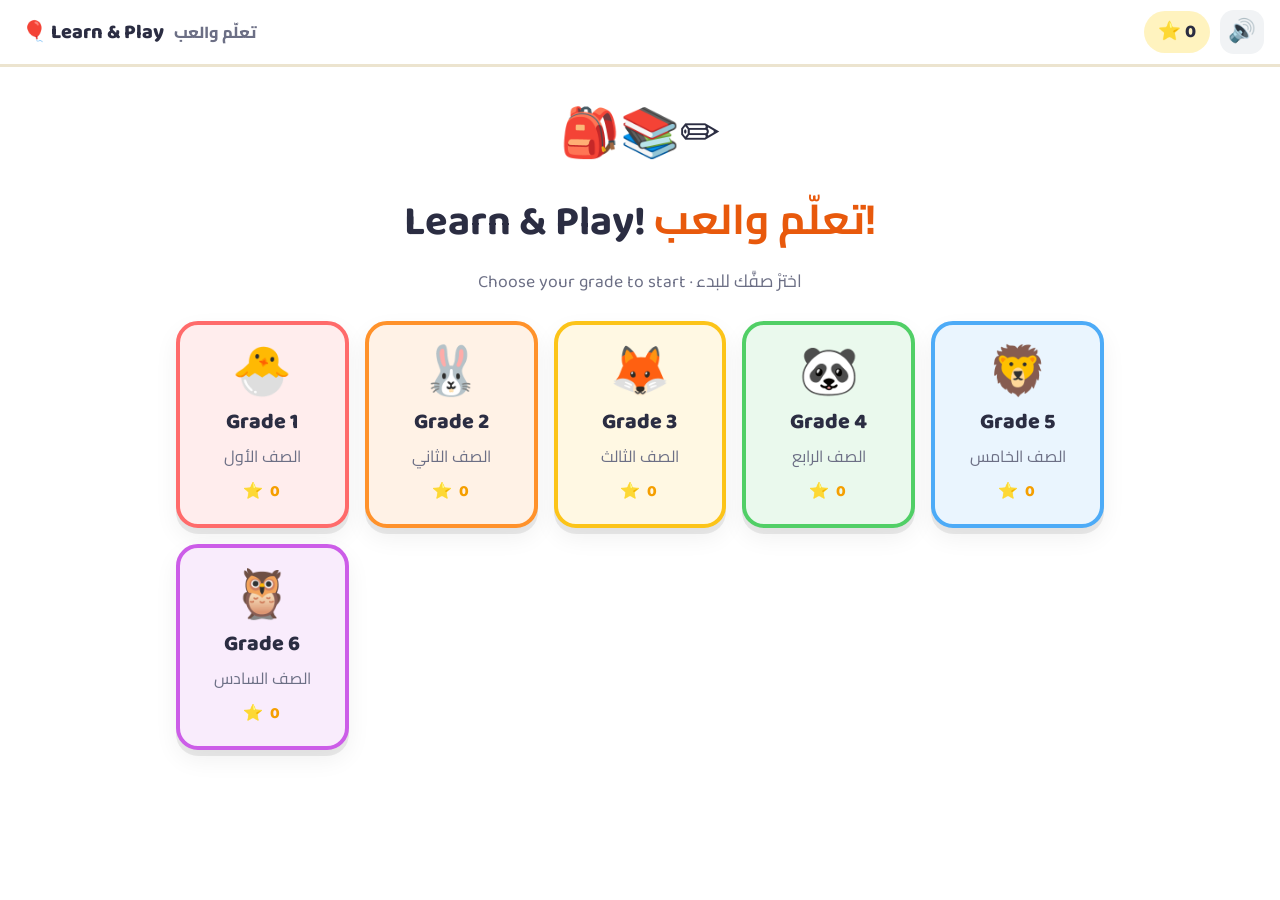
==== index.html @ d2e26253 "Add Learn & Play: English, Math and Arabic games for grades 1-6 Five game types (Quiz, Time Attack, " ====
<!doctype html>
<html lang="en">
<head>
  <meta charset="utf-8">
  <meta name="viewport" content="width=device-width, initial-scale=1">
  <title>Learn & Play · تعلّم والعب</title>
  <meta name="description" content="Fun English, Math and Arabic games for elementary school, grades 1 to 6.">
  <link rel="icon" href="data:image/svg+xml,<svg xmlns='http://www.w3.org/2000/svg' viewBox='0 0 100 100'><text y='.9em' font-size='90'>🎈</text></svg>">
  <link rel="preconnect" href="https://fonts.googleapis.com">
  <link rel="preconnect" href="https://fonts.gstatic.com" crossorigin>
  <link href="https://fonts.googleapis.com/css2?family=Baloo+2:wght@500;700;800&family=Cairo:wght@500;700;800&display=swap" rel="stylesheet">
  <link rel="stylesheet" href="css/style.css">
</head>
<body>
  <header class="topbar">
    <button id="backBtn" class="icon-btn" title="Back" hidden>⬅️</button>
    <button id="homeBtn" class="brand" title="Home">🎈 Learn &amp; Play <span class="ar">تعلّم والعب</span></button>
    <div class="spacer"></div>
    <div class="stars-total" title="Total stars">⭐ <span id="starTotal">0</span></div>
    <button id="soundBtn" class="icon-btn" title="Sound on/off">🔊</button>
  </header>
  <main id="app"></main>
  <div id="confetti" aria-hidden="true"></div>

  <script src="js/util.js"></script>
  <script src="js/data/english.js"></script>
  <script src="js/data/math.js"></script>
  <script src="js/data/arabic.js"></script>
  <script src="js/games.js"></script>
  <script src="js/app.js"></script>
</body>
</html>
---- css/style.css ----
:root {
  --bg: #fff8e7;
  --ink: #2b2d42;
  --muted: #6c6f85;
  --card: #ffffff;
  --line: #ece4cf;
  --primary: #4dabf7;
  --good: #40c057;
  --bad: #fa5252;
  --radius: 22px;
  --shadow: 0 6px 0 rgba(0, 0, 0, .08), 0 10px 24px rgba(0, 0, 0, .06);
  --font: 'Baloo 2', 'Cairo', system-ui, sans-serif;
  --font-ar: 'Cairo', 'Baloo 2', system-ui, sans-serif;
}
* { box-sizing: border-box; }
html, body { margin: 0; }
body {
  font-family: var(--font); color: var(--ink); min-height: 100vh;
  background: var(--bg) radial-gradient(circle at 10% 10%, #ffe8a3 0 120px, transparent 121px),
              radial-gradient(circle at 90% 30%, #d0ebff 0 90px, transparent 91px),
              radial-gradient(circle at 20% 90%, #d3f9d8 0 110px, transparent 111px);
  background-attachment: fixed;
}
[lang="ar"], .ar { font-family: var(--font-ar); }
button { font: inherit; color: inherit; cursor: pointer; border: none; background: none; -webkit-tap-highlight-color: transparent; }
button:disabled { cursor: not-allowed; }

/* ---------- Top bar ---------- */
.topbar {
  position: sticky; top: 0; z-index: 10; display: flex; align-items: center; gap: 10px;
  padding: 10px 16px; background: rgba(255, 255, 255, .9); backdrop-filter: blur(6px); border-bottom: 3px solid var(--line);
}
.brand { font-weight: 800; font-size: 1.25rem; white-space: nowrap; }
.brand .ar { color: var(--muted); font-size: 1rem; margin-inline-start: 6px; }
.spacer { flex: 1; }
.icon-btn { font-size: 1.4rem; width: 44px; height: 44px; border-radius: 14px; background: #f1f3f5; }
.icon-btn:active { transform: scale(.94); }
.stars-total { font-weight: 800; font-size: 1.15rem; background: #fff3bf; padding: 6px 14px; border-radius: 999px; }

main { max-width: 960px; margin: 0 auto; padding: 20px 16px 60px; }

/* ---------- Common ---------- */
.hero { text-align: center; margin: 10px 0 24px; }
.hero-emoji { font-size: 3rem; }
.hero h2 { font-size: clamp(1.8rem, 5vw, 2.6rem); margin: 6px 0; }
.hero h2 .ar { color: #e8590c; }
.hero p, .center { color: var(--muted); text-align: center; font-size: 1.1rem; margin-top: 0; }
.screen-title { text-align: center; font-size: clamp(1.5rem, 4.5vw, 2.1rem); margin: 4px 0 8px; }
.screen-title.small { font-size: 1.4rem; }
h3 { margin: 22px 0 10px; font-size: 1.25rem; }

.grid { display: grid; gap: 16px; }
.grades { grid-template-columns: repeat(auto-fit, minmax(150px, 1fr)); }
.subjects { grid-template-columns: repeat(auto-fit, minmax(220px, 1fr)); }
.games { grid-template-columns: repeat(auto-fit, minmax(170px, 1fr)); }

.tile-card {
  --c: var(--primary);
  display: flex; flex-direction: column; align-items: center; gap: 2px; padding: 20px 12px;
  background: var(--card); border-radius: var(--radius); box-shadow: var(--shadow); border: 4px solid var(--c);
  transition: transform .15s ease;
}
.tile-card:hover:not(:disabled) { transform: translateY(-4px) rotate(-1deg); }
.tile-card:active:not(:disabled) { transform: scale(.97); }
.tile-card:disabled { opacity: .4; filter: grayscale(1); }
.tile-card .big-emoji { font-size: 3rem; line-height: 1.2; }
.tile-card .label { font-weight: 800; font-size: 1.35rem; }
.tile-card .sub { color: var(--muted); font-size: 1rem; text-align: center; }
.tile-card .mini-stars { margin-top: 6px; color: #f59f00; font-weight: 800; letter-spacing: 2px; }
.grade { background: color-mix(in srgb, var(--c) 12%, white); }
.subject.english { --c: #4dabf7; }
.subject.math { --c: #ff922b; }
.subject.arabic { --c: #51cf66; }
.subject .big-emoji { font-size: 4rem; }
.hub.english .game-card, .game-wrap.english { --c: #4dabf7; }
.hub.math .game-card, .game-wrap.math { --c: #ff922b; }
.hub.arabic .game-card, .game-wrap.arabic { --c: #51cf66; }

.chips { display: flex; flex-wrap: wrap; gap: 8px; }
.chip { padding: 8px 16px; border-radius: 999px; background: #fff; border: 3px solid var(--line); font-weight: 700; font-size: 1.05rem; }
.chip.on { background: var(--ink); color: #fff; border-color: var(--ink); }

.card { background: var(--card); border-radius: var(--radius); box-shadow: var(--shadow); padding: 20px; }
.btn { padding: 12px 22px; border-radius: 16px; font-weight: 800; font-size: 1.15rem; background: #f1f3f5; box-shadow: 0 4px 0 rgba(0, 0, 0, .1); }
.btn.primary { background: var(--good); color: #fff; }
.btn.ghost { background: #fff; border: 3px solid var(--line); box-shadow: none; padding: 8px 16px; font-size: 1rem; }
.btn:active { transform: translateY(2px); box-shadow: none; }
.row { display: flex; gap: 12px; justify-content: center; flex-wrap: wrap; margin-top: 16px; }
.hint { text-align: center; color: var(--muted); margin: 0 0 10px; }

/* ---------- Game layout ---------- */
.game-wrap { --c: var(--primary); max-width: 720px; margin: 0 auto; }
.game-head { display: flex; align-items: center; gap: 10px; margin-bottom: 14px; }
.pill { background: #fff; padding: 6px 14px; border-radius: 999px; font-weight: 800; box-shadow: var(--shadow); white-space: nowrap; }
.bar { flex: 1; height: 14px; background: #fff; border-radius: 999px; overflow: hidden; box-shadow: inset 0 2px 4px rgba(0, 0, 0, .1); }
.bar-fill { height: 100%; background: var(--c); border-radius: 999px; transition: width .4s; }

.question { text-align: center; border: 4px solid var(--c); }
.question.small { padding: 12px; }
.q-prompt { font-size: 1.3rem; font-weight: 700; color: var(--muted); }
.q-big { font-size: clamp(2rem, 8vw, 3.4rem); font-weight: 800; margin: 8px 0; word-break: break-word; direction: ltr; unicode-bidi: plaintext; }
.q-big.emoji { font-size: clamp(4rem, 16vw, 6rem); line-height: 1.2; }
.q-big.emoji.small { font-size: 3.4rem; }
.q-big.emoji-row { font-size: clamp(1.8rem, 6vw, 2.6rem); letter-spacing: 4px; line-height: 1.5; }
.q-big.letter { font-size: clamp(5rem, 20vw, 7rem); color: #2f9e44; line-height: 1.3; }
.q-big.sentence { font-size: clamp(1.4rem, 5vw, 2rem); }
.question.small .q-big { font-size: clamp(1.4rem, 5vw, 2.2rem); margin: 4px 0; }
.question.small .q-big.emoji { font-size: 3rem; }
.question.small .q-big.sentence { font-size: 1.3rem; }
.speak { font-size: 1.3rem; background: #e7f5ff; border-radius: 12px; padding: 2px 10px; vertical-align: middle; }

.q-tiles, .slots { display: flex; justify-content: center; gap: 8px; flex-wrap: wrap; margin: 10px 0; }
.tile, .slot {
  min-width: 54px; height: 62px; display: inline-flex; align-items: center; justify-content: center; padding: 0 8px;
  font-size: 2rem; font-weight: 800; background: #f8f9fa; border: 3px solid var(--line); border-radius: 14px;
}
.tile.blank { background: #fff3bf; border-color: #fcc419; border-style: dashed; color: #e67700; }
.slot { border-style: dashed; }
.slot.filled { border-style: solid; background: #e7f5ff; border-color: #74c0fc; }
.slots.good .slot { background: #d3f9d8; border-color: var(--good); }

.answers { display: grid; grid-template-columns: repeat(2, 1fr); gap: 14px; margin-top: 16px; }
.answer {
  background: #fff; border-radius: 18px; padding: 16px 10px; min-height: 76px; font-size: clamp(1.2rem, 4vw, 1.7rem); font-weight: 800;
  box-shadow: 0 5px 0 var(--line); border: 3px solid var(--line); transition: transform .1s;
}
.answer:hover { border-color: var(--c); }
.answer:active { transform: translateY(3px); box-shadow: none; }
.answer.correct { background: #d3f9d8; border-color: var(--good); box-shadow: 0 5px 0 #2b8a3e; animation: bounce .4s; }
.answer.wrong { background: #ffe3e3; border-color: var(--bad); box-shadow: 0 5px 0 #c92a2a; animation: shake .4s; }
.feedback { text-align: center; font-size: 1.4rem; font-weight: 800; min-height: 2.2rem; margin-top: 12px; }

/* ---------- Balloon pop ---------- */
.sky {
  position: relative; height: min(56vh, 460px); margin-top: 12px; border-radius: var(--radius); overflow: hidden;
  background: linear-gradient(#bde0fe, #e7f5ff 70%, #d3f9d8); box-shadow: var(--shadow);
}
.balloon {
  --c: #ff6b6b; position: absolute; bottom: -100px; transform: translateX(-50%);
  width: clamp(82px, 20vw, 120px); height: clamp(98px, 24vw, 140px); border-radius: 50% 50% 48% 48%;
  background: radial-gradient(circle at 30% 30%, rgba(255, 255, 255, .6), transparent 30%), var(--c);
  color: #fff; font-weight: 800; font-size: clamp(1rem, 3.6vw, 1.4rem); text-shadow: 0 2px 2px rgba(0, 0, 0, .25);
  display: flex; align-items: center; justify-content: center; padding: 8px; line-height: 1.1;
}
.balloon::after { content: ''; position: absolute; bottom: -34px; left: 50%; width: 2px; height: 34px; background: rgba(0, 0, 0, .3); }
.balloon span { word-break: break-word; }
.balloon.popped { animation: pop .35s forwards; }
.balloon.wrong-b { filter: grayscale(1); opacity: .5; animation: shake .4s; }
.balloon.escaped { outline: 4px solid #fcc419; }

/* ---------- Memory ---------- */
.memory { display: grid; gap: 10px; grid-template-columns: repeat(4, 1fr); }
.mcard {
  position: relative; aspect-ratio: 1 / 1; border-radius: 16px; perspective: 600px; font-weight: 800;
  font-size: clamp(.95rem, 3.4vw, 1.4rem);
}
.mcard span {
  position: absolute; inset: 0; display: flex; align-items: center; justify-content: center; padding: 6px; border-radius: 16px;
  backface-visibility: hidden; transition: transform .35s; word-break: break-word; line-height: 1.15; text-align: center;
}
.mcard .front { background: var(--c); color: #fff; font-size: 2rem; box-shadow: 0 5px 0 rgba(0, 0, 0, .15); }
.mcard .back { background: #fff; border: 3px solid var(--c); transform: rotateY(180deg); }
.mcard .back.emo { font-size: clamp(1.1rem, 4vw, 1.8rem); }
.mcard.open .front, .mcard.done .front { transform: rotateY(180deg); }
.mcard.open .back, .mcard.done .back { transform: rotateY(360deg); }
.mcard.done .back { background: #d3f9d8; border-color: var(--good); }

/* ---------- Word builder ---------- */
.letters { display: flex; flex-wrap: wrap; justify-content: center; gap: 10px; margin-top: 16px; }
.letter-tile {
  width: 62px; height: 62px; border-radius: 16px; font-size: 2rem; font-weight: 800; background: #fff3bf;
  border: 3px solid #fcc419; box-shadow: 0 5px 0 #f59f00;
}
.letter-tile:disabled { opacity: .2; }
.letter-tile:active:not(:disabled) { transform: translateY(3px); box-shadow: none; }

/* ---------- Results ---------- */
.result { text-align: center; max-width: 520px; margin: 30px auto; }
.result-stars span { font-size: 4.5rem; color: #dee2e6; display: inline-block; }
.result-stars span.on { color: #fcc419; animation: starIn .5s both; text-shadow: 0 4px 0 #f08c00; }
.result .score { font-size: 1.4rem; }

/* ---------- Confetti ---------- */
#confetti { position: fixed; inset: 0; pointer-events: none; overflow: hidden; z-index: 50; }
#confetti i { position: absolute; top: -20px; width: 10px; height: 16px; border-radius: 3px; animation: fall linear forwards; }

@keyframes fall { to { top: 105vh; transform: rotate(720deg); } }
@keyframes shake { 0%, 100% { translate: 0; } 25% { translate: -8px; } 75% { translate: 8px; } }
@keyframes bounce { 50% { scale: 1.08; } }
@keyframes pop { to { scale: 1.6; opacity: 0; } }
@keyframes starIn { from { scale: 0; rotate: -90deg; } to { scale: 1; rotate: 0deg; } }
.shake { animation: shake .4s; }

@media (max-width: 560px) {
  .brand .ar { display: none; }
  .grades { grid-template-columns: repeat(2, 1fr); }
  .games { grid-template-columns: repeat(2, 1fr); }
  .memory { gap: 7px; }
  .letter-tile { width: 52px; height: 52px; font-size: 1.6rem; }
  .tile, .slot { min-width: 44px; height: 54px; font-size: 1.6rem; }
}
@media (prefers-reduced-motion: reduce) { * { animation: none !important; transition: none !important; } }
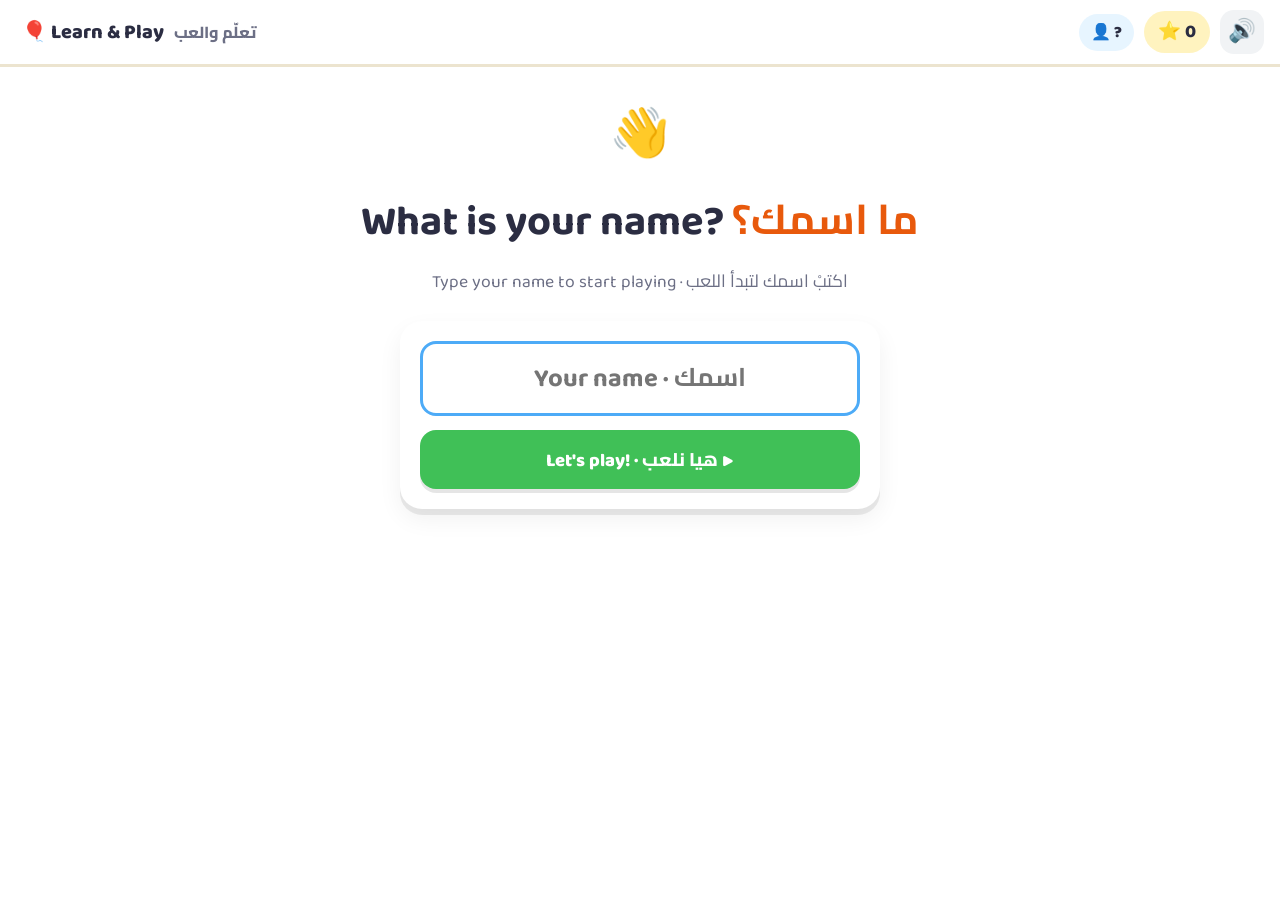
==== commit aa6cdc8b: "Add player names and an admin progress dashboard - Kids enter their name before playing; stars are k" ====
--- a/index.html
+++ b/index.html
@@ -16,12 +16,15 @@
     <button id="backBtn" class="icon-btn" title="Back" hidden>⬅️</button>
     <button id="homeBtn" class="brand" title="Home">🎈 Learn &amp; Play <span class="ar">تعلّم والعب</span></button>
     <div class="spacer"></div>
+    <button id="playerBtn" class="player-btn" title="Change player">👤 <span id="playerName" dir="auto"></span></button>
     <div class="stars-total" title="Total stars">⭐ <span id="starTotal">0</span></div>
     <button id="soundBtn" class="icon-btn" title="Sound on/off">🔊</button>
   </header>
   <main id="app"></main>
   <div id="confetti" aria-hidden="true"></div>
 
+  <script src="js/config.js"></script>
+  <script src="js/progress.js"></script>
   <script src="js/util.js"></script>
   <script src="js/data/english.js"></script>
   <script src="js/data/math.js"></script>
--- a/css/style.css
+++ b/css/style.css
@@ -38,6 +38,18 @@
 .stars-total { font-weight: 800; font-size: 1.15rem; background: #fff3bf; padding: 6px 14px; border-radius: 999px; }
 
 main { max-width: 960px; margin: 0 auto; padding: 20px 16px 60px; }
+
+/* ---------- Player ---------- */
+.player-btn { font-weight: 800; background: #e7f5ff; padding: 6px 12px; border-radius: 999px; max-width: 34vw; overflow: hidden; text-overflow: ellipsis; white-space: nowrap; }
+.name-form { max-width: 480px; margin: 0 auto; display: flex; flex-direction: column; gap: 14px; }
+.name-form input {
+  font: inherit; font-size: 1.6rem; font-weight: 700; text-align: center; padding: 14px; border-radius: 16px;
+  border: 3px solid var(--line); outline: none;
+}
+.name-form input:focus { border-color: var(--primary); }
+.players { display: flex; flex-wrap: wrap; gap: 10px; justify-content: center; }
+.player-chip { padding: 10px 18px; border-radius: 999px; background: #fff; border: 3px solid var(--line); font-weight: 800; font-size: 1.15rem; }
+.player-chip.on { border-color: var(--primary); background: #e7f5ff; }
 
 /* ---------- Common ---------- */
 .hero { text-align: center; margin: 10px 0 24px; }
@@ -78,7 +90,17 @@
 
 .chips { display: flex; flex-wrap: wrap; gap: 8px; }
 .chip { padding: 8px 16px; border-radius: 999px; background: #fff; border: 3px solid var(--line); font-weight: 700; font-size: 1.05rem; }
-.chip.on { background: var(--ink); color: #fff; border-color: var(--ink); }
+.chip.on { background: var(--c, #4dabf7); color: #fff; border-color: var(--ink); transform: scale(1.06); box-shadow: 0 4px 0 rgba(0, 0, 0, .2); }
+.hub.english { --c: #4dabf7; }
+.hub.math { --c: #ff922b; }
+.hub.arabic { --c: #40c057; }
+.hint.start { text-align: start; margin: -4px 0 10px; }
+.selected-topic {
+  margin-top: 14px; padding: 10px 16px; border-radius: 16px; background: #fff; border: 3px dashed var(--c, #4dabf7);
+  font-size: 1.15rem; text-align: center;
+}
+.selected-topic.pulse { animation: bounce .4s; }
+.game-topic { text-align: center; margin: -4px 0 12px; font-weight: 700; color: var(--muted); }
 
 .card { background: var(--card); border-radius: var(--radius); box-shadow: var(--shadow); padding: 20px; }
 .btn { padding: 12px 22px; border-radius: 16px; font-weight: 800; font-size: 1.15rem; background: #f1f3f5; box-shadow: 0 4px 0 rgba(0, 0, 0, .1); }
@@ -193,6 +215,9 @@
 
 @media (max-width: 560px) {
   .brand .ar { display: none; }
+  .brand { font-size: 1rem; }
+  .topbar { gap: 6px; padding: 8px 10px; }
+  .stars-total { padding: 6px 10px; font-size: 1rem; }
   .grades { grid-template-columns: repeat(2, 1fr); }
   .games { grid-template-columns: repeat(2, 1fr); }
   .memory { gap: 7px; }
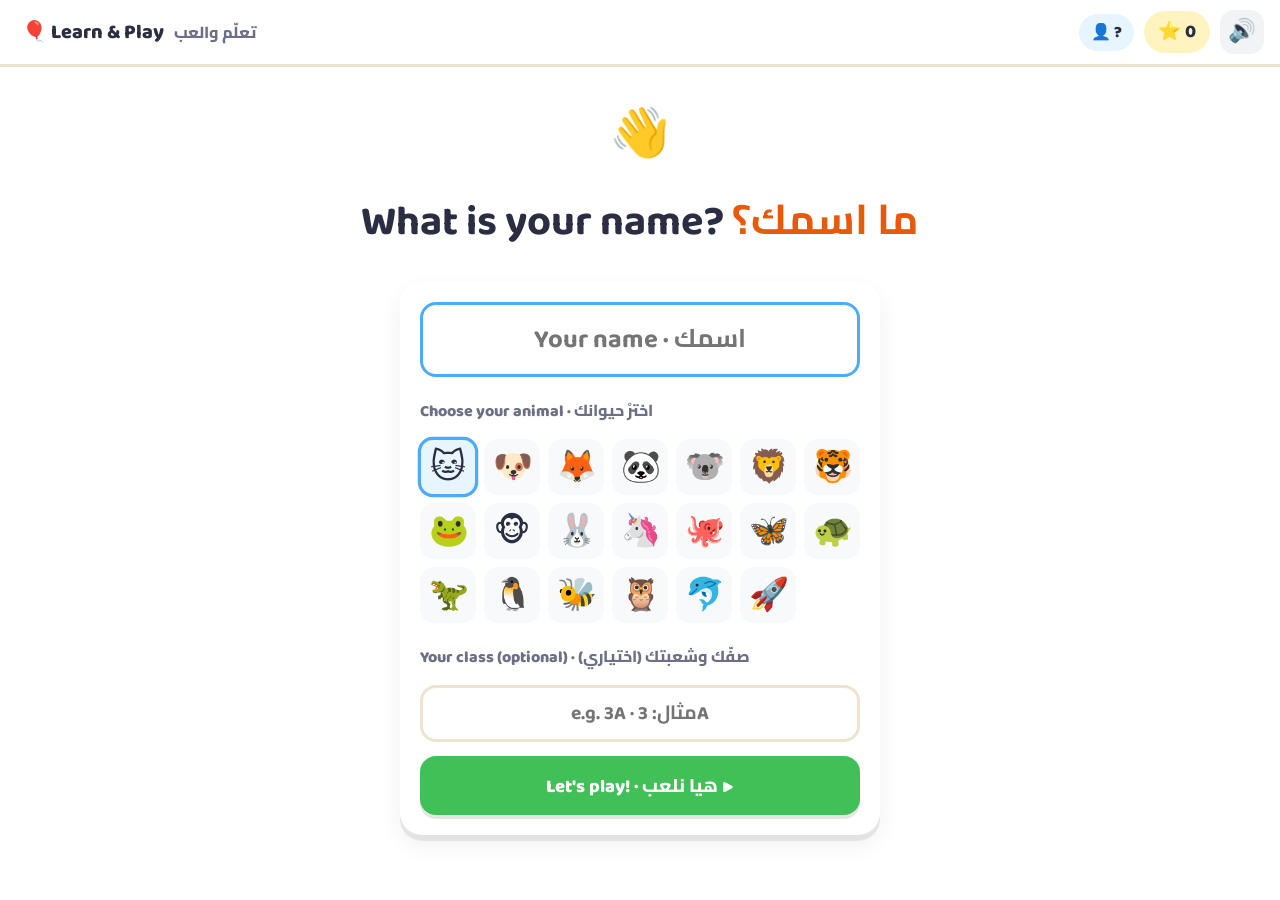
==== commit 881735e8: "Add explanations, practice mode, daily challenge, badges, homework and more Kids: - Explanation afte" ====
--- a/index.html
+++ b/index.html
@@ -9,12 +9,12 @@
   <link rel="preconnect" href="https://fonts.googleapis.com">
   <link rel="preconnect" href="https://fonts.gstatic.com" crossorigin>
   <link href="https://fonts.googleapis.com/css2?family=Baloo+2:wght@500;700;800&family=Cairo:wght@500;700;800&display=swap" rel="stylesheet">
-  <link rel="stylesheet" href="css/style.css">
+  <link rel="stylesheet" href="css/style.css?v=20261104c">
 </head>
 <body>
   <header class="topbar">
     <button id="backBtn" class="icon-btn" title="Back" hidden>⬅️</button>
-    <button id="homeBtn" class="brand" title="Home">🎈 Learn &amp; Play <span class="ar">تعلّم والعب</span></button>
+    <button id="homeBtn" class="brand" title="Home">🎈 <span class="brand-text">Learn &amp; Play</span> <span class="ar">تعلّم والعب</span></button>
     <div class="spacer"></div>
     <button id="playerBtn" class="player-btn" title="Change player">👤 <span id="playerName" dir="auto"></span></button>
     <div class="stars-total" title="Total stars">⭐ <span id="starTotal">0</span></div>
@@ -23,13 +23,14 @@
   <main id="app"></main>
   <div id="confetti" aria-hidden="true"></div>
 
-  <script src="js/config.js"></script>
-  <script src="js/progress.js"></script>
-  <script src="js/util.js"></script>
-  <script src="js/data/english.js"></script>
-  <script src="js/data/math.js"></script>
-  <script src="js/data/arabic.js"></script>
-  <script src="js/games.js"></script>
-  <script src="js/app.js"></script>
+  <script src="js/config.js?v=20261104c"></script>
+  <script src="audio/manifest.js?v=20261104c"></script>
+  <script src="js/progress.js?v=20261104c"></script>
+  <script src="js/util.js?v=20261104c"></script>
+  <script src="js/data/english.js?v=20261104c"></script>
+  <script src="js/data/math.js?v=20261104c"></script>
+  <script src="js/data/arabic.js?v=20261104c"></script>
+  <script src="js/games.js?v=20261104c"></script>
+  <script src="js/app.js?v=20261104c"></script>
 </body>
 </html>
--- a/css/style.css
+++ b/css/style.css
@@ -225,3 +225,81 @@
   .tile, .slot { min-width: 44px; height: 54px; font-size: 1.6rem; }
 }
 @media (prefers-reduced-motion: reduce) { * { animation: none !important; transition: none !important; } }
+
+/* ---------- New: pictures, explanations, listening ---------- */
+.q-pic { display: flex; justify-content: center; margin: 6px 0; }
+.q-pic .pic { width: clamp(130px, 38vw, 190px); height: auto; }
+.question.small .q-pic .pic { width: 110px; }
+.q-big.passage { font-size: clamp(1.1rem, 4vw, 1.45rem); font-weight: 600; line-height: 1.7; text-align: start; background: #f8f9fa; border-radius: 14px; padding: 12px 16px; }
+.q-big.letter.word { font-size: clamp(3rem, 12vw, 4.5rem); }
+.listen-btn { font-size: 3.4rem; width: 110px; height: 110px; border-radius: 50%; background: #e7f5ff; border: 4px solid #74c0fc; margin: 8px auto; display: block; animation: bounce 1.2s infinite; }
+.answers.long { grid-template-columns: 1fr; }
+.answers.long .answer { min-height: 56px; font-size: clamp(1rem, 3.6vw, 1.25rem); }
+.explain { background: #fff9db; border: 3px solid #ffe066; border-radius: 16px; padding: 10px 14px; font-size: 1.1rem; font-weight: 700; text-align: start; margin: 0 auto 10px; max-width: 640px; line-height: 1.5; }
+.feedback .next-btn { margin-top: 4px; }
+.feedback.small { font-size: 1rem; min-height: 0; }
+
+/* ---------- Put in Order ---------- */
+.order-line { min-height: 74px; display: flex; flex-wrap: wrap; gap: 8px; align-items: center; justify-content: center; padding: 10px; margin-top: 10px;
+  border: 3px dashed #74c0fc; border-radius: 16px; background: #f1f8ff; }
+.order-line.good { border-color: var(--good); background: #d3f9d8; }
+.order-pool { display: flex; flex-wrap: wrap; gap: 10px; justify-content: center; margin-top: 16px; min-height: 60px; padding: 6px; border-radius: 16px; }
+.order-chip { padding: 10px 16px; border-radius: 14px; font-size: clamp(1.1rem, 4vw, 1.5rem); font-weight: 800; background: #fff3bf; border: 3px solid #fcc419;
+  box-shadow: 0 4px 0 #f59f00; touch-action: none; user-select: none; cursor: grab; }
+.order-chip.in { background: #fff; border-color: #74c0fc; box-shadow: 0 4px 0 #4dabf7; }
+.order-chip.dragging { opacity: .3; }
+.order-chip.ghost { position: fixed; z-index: 100; pointer-events: none; transform: translate(-50%, -50%) rotate(-4deg); opacity: .95; }
+.drop-hint { color: var(--muted); font-weight: 700; }
+
+/* ---------- Player screen ---------- */
+.lbl { font-weight: 800; color: var(--muted); margin-top: 4px; }
+.avatars { display: grid; grid-template-columns: repeat(auto-fill, minmax(52px, 1fr)); gap: 8px; }
+.avatar { font-size: 2rem; height: 56px; border-radius: 14px; background: #f8f9fa; border: 3px solid transparent; }
+.avatar.on { border-color: var(--primary); background: #e7f5ff; transform: scale(1.08); }
+.name-form .small-input { font-size: 1.2rem; padding: 10px; }
+
+/* ---------- Home ---------- */
+.hero.compact { margin-bottom: 14px; }
+.hero-avatar { font-size: 3.6rem; line-height: 1.1; }
+.level-box { max-width: 420px; margin: 6px auto 10px; display: flex; flex-direction: column; gap: 4px; align-items: center; }
+.level-box .lv { font-weight: 800; font-size: 1.15rem; }
+.level-box .bar { width: 100%; }
+.small { font-size: .9rem; }
+.muted { color: var(--muted); }
+.home-pills { display: flex; flex-wrap: wrap; gap: 8px; justify-content: center; }
+.pill.link { cursor: pointer; border: 2px solid var(--line); }
+.quick { grid-template-columns: repeat(auto-fit, minmax(220px, 1fr)); margin-bottom: 6px; }
+.quick-card.daily { --c: #fcc419; background: #fff9db; }
+.quick-card.daily.done { --c: #40c057; background: #ebfbee; }
+.quick-card.practice { --c: #20c997; background: #e6fcf5; }
+.grade.mine { outline: 4px dashed var(--c); outline-offset: 3px; }
+.hw-list { display: flex; flex-direction: column; gap: 10px; }
+.hw { display: flex; justify-content: space-between; align-items: center; gap: 10px; background: #fff; border-radius: 16px; padding: 12px 16px; box-shadow: var(--shadow); border-inline-start: 6px solid #ff922b; }
+.hw.done { border-color: var(--good); opacity: .75; }
+.badge-done { font-weight: 800; color: #2b8a3e; white-space: nowrap; }
+.practice-card { --c: #20c997; }
+
+/* ---------- Badges & leaderboard ---------- */
+.badges { grid-template-columns: repeat(auto-fill, minmax(140px, 1fr)); }
+.badge-card { background: #fff; border-radius: 18px; padding: 14px 10px; text-align: center; box-shadow: var(--shadow); opacity: .5; filter: grayscale(1); }
+.badge-card.got { opacity: 1; filter: none; border: 3px solid #fcc419; }
+.b-icon { font-size: 2.6rem; }
+.b-name { font-weight: 800; font-size: .95rem; }
+.board { padding: 8px 16px; max-width: 560px; margin: 0 auto; }
+.board-row { display: flex; align-items: center; gap: 12px; padding: 10px 4px; border-bottom: 2px solid #f1f3f5; font-weight: 700; font-size: 1.1rem; }
+.board-row.me { background: #fff9db; border-radius: 12px; }
+.board-row .rank { width: 2.2em; text-align: center; font-size: 1.3rem; }
+.board-row .who { flex: 1; }
+.levelup { font-size: 1.4rem; font-weight: 800; color: #e67700; margin: 8px 0; animation: bounce .6s 2; }
+.new-badges { background: #fff9db; border-radius: 16px; padding: 10px; margin: 10px 0; }
+.badge-pop { font-size: 1.3rem; font-weight: 800; margin-top: 4px; animation: starIn .6s both; }
+.toast { position: fixed; left: 50%; bottom: 20px; transform: translate(-50%, 140%); background: #2b2d42; color: #fff; padding: 12px 18px; border-radius: 16px;
+  z-index: 200; max-width: min(92vw, 520px); text-align: center; transition: transform .35s; font-weight: 700; }
+.toast.show { transform: translate(-50%, 0); }
+.stars-total { white-space: nowrap; }
+@media (max-width: 430px) {
+  .brand-text { display: none; }
+  .brand { font-size: 1.5rem; }
+  .player-btn { max-width: 40vw; }
+  .icon-btn { width: 40px; height: 40px; font-size: 1.2rem; }
+}
